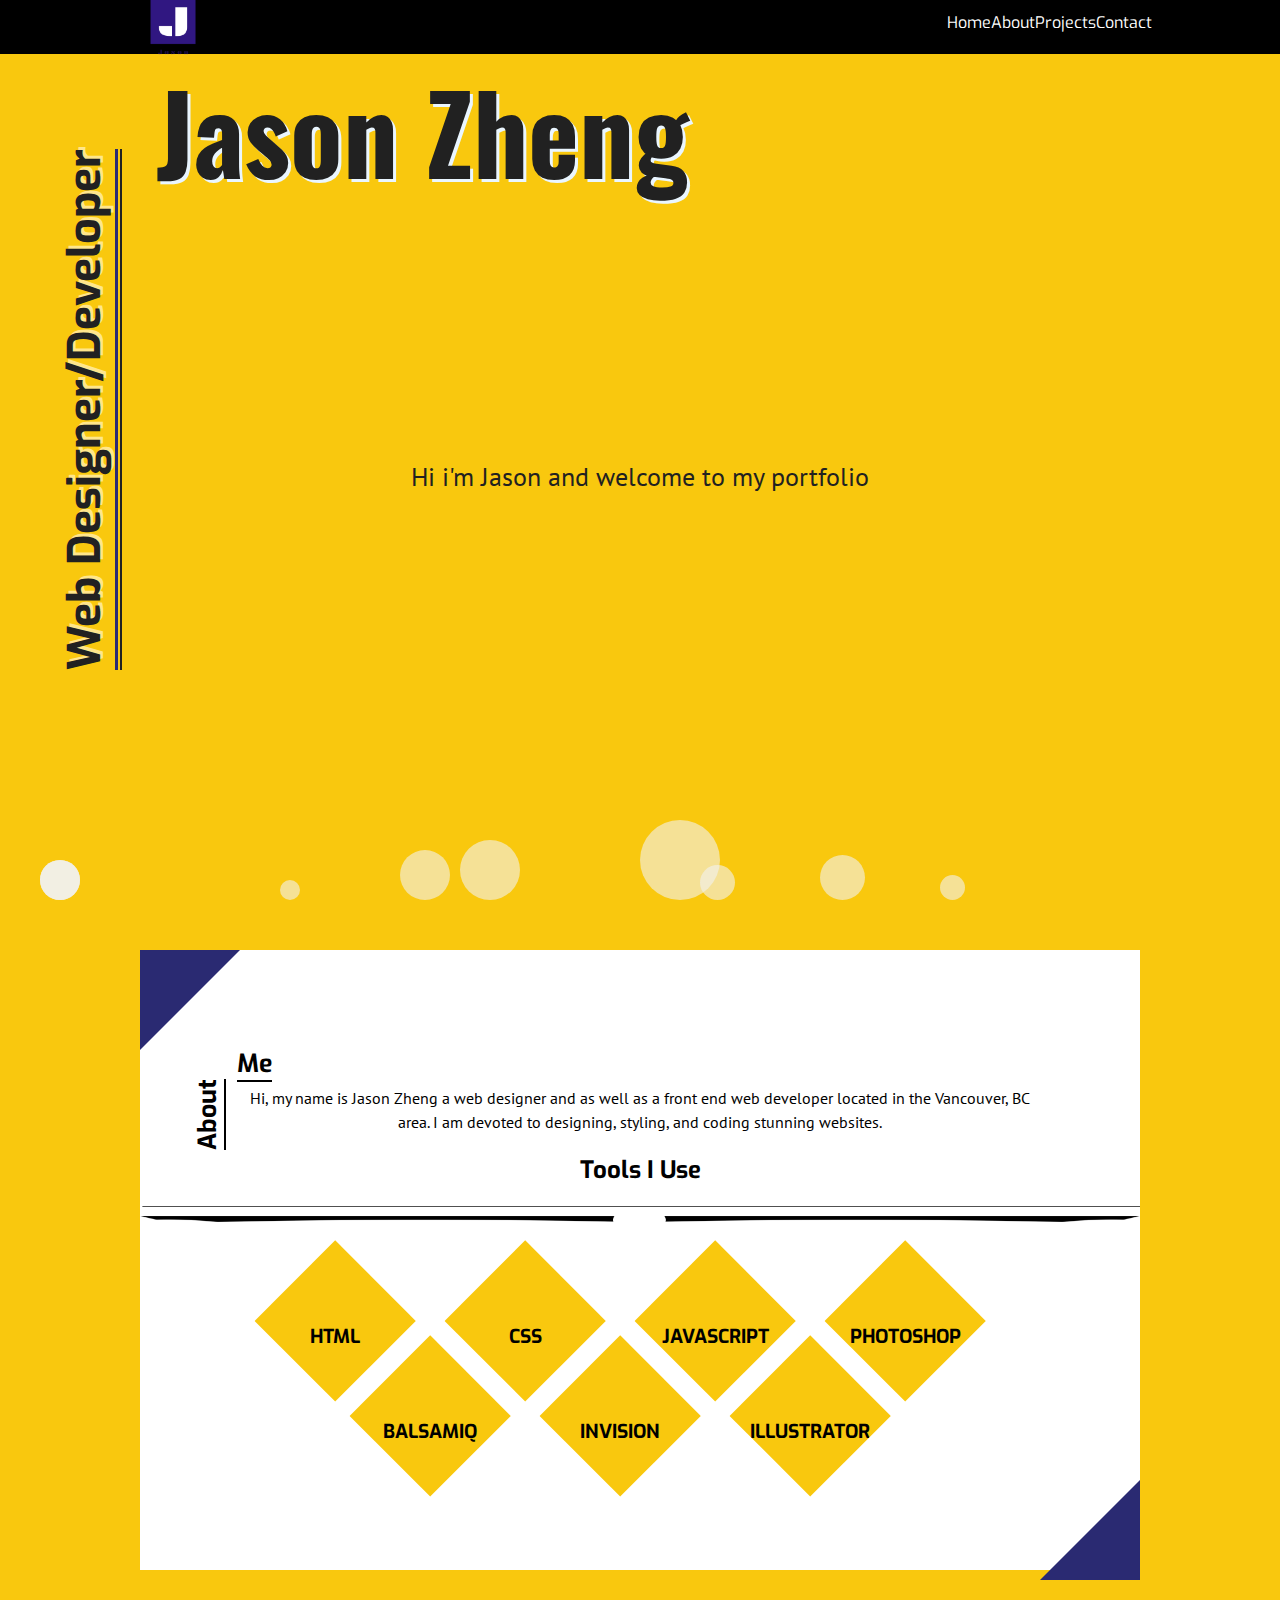
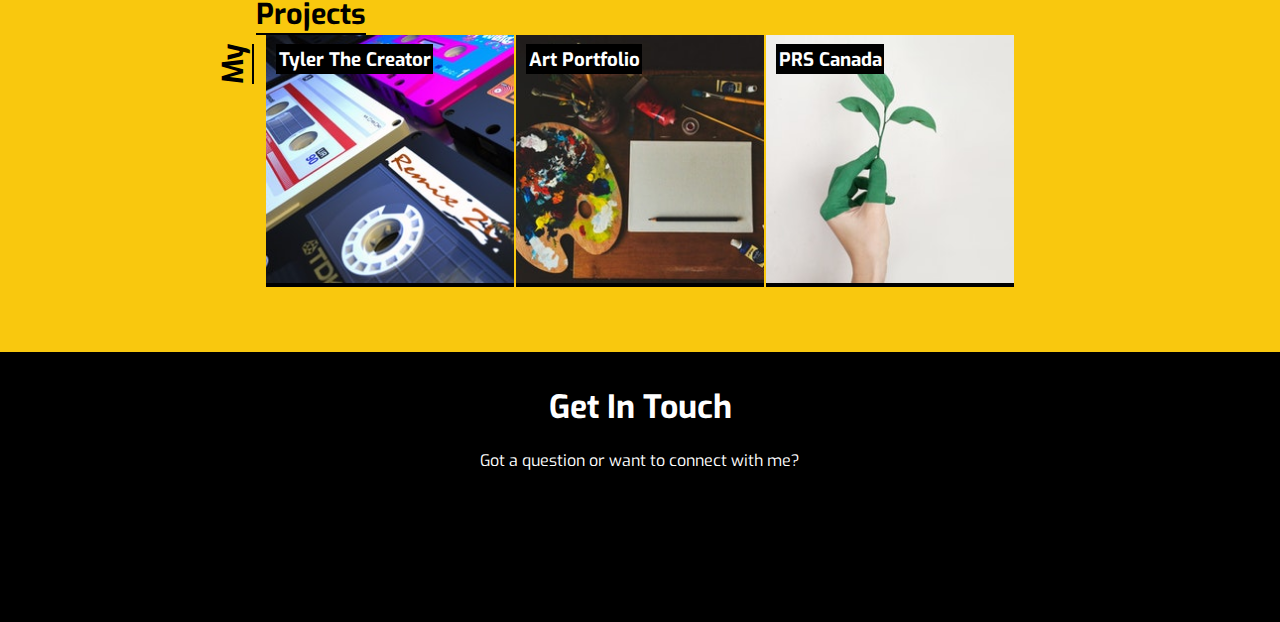
==== index.html @ 2d1c4744 "1" ====
<!DOCTYPE html>
<html lang="en">
<head>
    <meta charset="UTF-8">
    <meta name="viewport" content="width=device-width, initial-scale=1.0">
    <meta http-equiv="X-UA-Compatible" content="ie=edge">
    <link rel="stylesheet" href="styles/styles.css">
	<link rel="stylesheet" href="https://use.fontawesome.com/releases/v5.7.2/css/all.css" integrity="sha384-fnmOCqbTlWIlj8LyTjo7mOUStjsKC4pOpQbqyi7RrhN7udi9RwhKkMHpvLbHG9Sr" crossorigin="anonymous">
	<link rel="stylesheet" href="diamond-grid/diamonds.css">
	<link rel="icon" href="./images/favicon.png" type="image/gif" sizes="16x16">
	<style>
			@import url('https://fonts.googleapis.com/css?family=Exo:400,700|Oswald:300,400|PT+Sans');
	</style>
	<script src="scripts/script.js"></script>

    <title>Jason Zheng</title>
</head>
<body>
	<!-- start of header section -->
		<header>
			<!-- start of nav -->
			<nav class="header-nav">
				<div class="header-color">
					<ul>
						<li style="float:left"><a href="index.html"><img class="logo-img" src="./images/logo_transparent.png" alt=""></a></li>
						<li class="nav-hover"><a href=#contact>Contact</a></li>
						<li class="nav-hover"><a href=#project>Projects</a></li>
						<li class="nav-hover"><a href=#about-me>About</a></li>
						<li class="nav-hover"><a href="index.html">Home</a></li>
					</ul>
				</div>
			</nav>
			<div class="header-text">
				<h2 class="header-text1"><span class="uniquefont">Web Designer/Developer</span></h2>
				<div class="bubble"></div>
				<div class="bubble"></div>
				<div class="bubble"></div>
				<div id="bubble-hidden" class="bubble"></div>
				<div id="bubble-hidden" class="bubble"></div>
				<div id="bubble-hidden" class="bubble"></div>
				<div class="bubble"></div>
				<div class="bubble"></div>
				<div class="bubble"></div>
				<div class="bubble"></div>
				<h1 class="header-text2">Jason Zheng</h1>
				<p class="header-paragraph">Hi i'm Jason and welcome to my portfolio</p>
			</div>
		</header>
		<div class="wrapper">
		<!-- about me section -->
		<section class="about-me" id="about-me">
			<div class="wtf" id="triangle-topleft">
				<h2 class="about-text1">About</h2>
				<h2 class="about-text2">Me</h2>
			</div>
			<!-- start of about me articles -->
			<article class="about-paragraph">
				<p>Hi, my name is Jason Zheng a web designer and as well as a front end web developer located in the Vancouver, BC area. I am devoted to designing, styling, and coding stunning websites. </p>
			</article>
				<div id="triangle-bottomright1">
					
				</div>
		<!-- </section> -->
		<!-- tools I use section -->
		<!-- <section class="tools" id="tools"> -->
			<h2 id="tools-header">Tools I Use</h2>
			<img src="images/border.png" alt="">
			<div class="tools-icons">
				
					<div class="diamond-grid2">
						<div class="diamond-flex">
							<div class="items">
								<i class="fab fa-html5 fa-4x"></i>
								<h2 class="short-text">HTML</h2>
							</div>
							<div class="items">
								<i class="fab fa-css3-alt fa-4x"></i>
								<h2 class="short-text">CSS</h2>
							</div>
						</div>
						<div class="diamond-flex">
							<div class="items">
								<i class="fab fa-js-square fa-4x"></i>
								<h2 class="short-text">JAVASCRIPT</h2>
							</div>
							<div class="items">
								<i class="fab fa-adobe fa-4x"></i>
								<h2 class="short-text">PHOTOSHOP</h2>
							</div>
						</div>
						<div class="diamond-flex">
							<div class="items">
									<i class="fas fa-edit fa-4x"></i>
								<h2 class="short-text">BALSAMIQ</h2>
							</div>
							<div class="items">
								<i class="fab fa-invision fa-4x"></i>
								<h2 class="short-text">INVISION</h2>
							</div>
						</div>
						<div class="diamond-flex">
							<div class="items">
									<i class="fab fa-adobe fa-4x"></i>
									<h2 class="short-text">ILLUSTRATOR</h2>
							</div>
						</div>
						</div>


					<div class="diamond-grid">
							<div class="item">
								<i class="fab fa-html5 fa-4x"></i>
								<h2>HTML</h2>
							</div>
							<div class="item">
								<i class="fab fa-css3-alt fa-4x"></i>
								<h2>CSS</h2>
							</div>
							<div class="item">
								<i class="fab fa-js-square fa-4x"></i>
								<h2>JAVASCRIPT</h2>
							</div>
							<div class="item">
								<i class="fab fa-adobe fa-4x"></i>
								<h2>PHOTOSHOP</h2>
							</div>
							<div class="item">
									<i class="fas fa-edit fa-4x"></i>
								<h2>BALSAMIQ</h2>
							</div>
							<div class="item">
								<i class="fab fa-invision fa-4x"></i>
								<h2>INVISION</h2>
							</div>
							<div class="item">
									<i class="fab fa-adobe fa-4x"></i>
									<h2>ILLUSTRATOR</h2>
							</div>
						</div>
						<script src="https://code.jquery.com/jquery-3.3.1.js"></script>
						<script src="diamond-grid/jquery.diamonds.js"></script>
						<script>
							$(".diamond-grid").diamonds({
							size : 190, // Size of diamonds in pixels. Both width and height. 
							gap : 10, // Pixels between each square.
							hideIncompleteRow : false, // Hide last row if there are not enough items to fill it completely.
							autoRedraw : true, // Auto redraw diamonds when it detects resizing.
							itemSelector : ".item" // the css selector to use to select diamonds-items.
							});
						</script>
						<div id="triangle-bottomright"></div>
			</div>

			

		</section>
		<!-- projects section -->
		<section class="project" id="project">
			<!-- <div class="wtf" id="triangle-topleft"> -->
				<h2 class="project-text1">My</h2>
				<h2 class="project-text2">Projects</h2>
			</div>
			<!-- start of projects -->
			<div class="project-grid"> 
				<a href="tyler.html">	
					<div class="project01">
						<h3 class="project-title">Tyler The Creator</h3>
						<p class="text">Fan made website showcasing the tracks and his upcoming</p>
						<img src="images/artist.jpeg" alt="">
					</div>
				</a>
				<a href="">	
					<div class="project02">
						<h3 class="project-title">Art Portfolio</h3>
						<p class="text">A website showcasing my Art pieces and process</p>
						<img src="images/art.jpeg" alt="">
					</div>
				</a>
				<a href="">
					<div class="project03">
						<h3 class="project-title">PRS Canada</h3>
						<p class="text">A business portfolio showcasing PRS Canada</p>
						<img src="images/recycle.jpeg" alt="">
					</div>
				</a>
			</div>
			<!-- <div id="triangle-bottomright"></div> -->
		</section>
	</div>
		<!-- start of footer section -->
		<footer>
			<!-- contact section -->
			<section class="contact" id="contact">
				<h1>Get In Touch</h1>
				<p>Got a question or want to connect with me?</p>
				<div class="contact-nav"> 
					<a href="mailto: jasonzheng858@gmail.com"><i class="fas fa-envelope-square fa-2x"></i></a>
					<a href=""><i class="fab fa-facebook fa-2x"></i></a>
					<a href=""><i class="fab fa-linkedin fa-2x"></i></a>
				</div>
			</section>
		</footer>  

</body>
</html>
---- styles/styles.css ----
html {
  box-sizing: border-box; }

*, *:before, *:after {
  box-sizing: inherit; }

body {
  margin: 0; }

img {
  max-width: 100%;
  height: auto; }

.header-nav ul {
  list-style-type: none;
  margin: auto;
  padding: 0;
  overflow: hidden; }

.header-nav li {
  float: right; }

.header-nav a {
  display: block;
  text-align: center;
  text-decoration: none;
  padding: 12px 0px; }

.logo-img {
  width: 90px;
  position: absolute;
  top: -20px; }

.header-text {
  position: relative;
  height: 100vh;
  max-width: 1200px;
  margin: auto; }

.header-color {
  max-width: 1200px;
  margin: auto;
  height: 6vh;
  width: 80vw; }

.header-text1, .header-text2 {
  padding: 0;
  margin: 0;
  position: absolute; }

.header-text1 {
  transform: rotate(-90deg);
  transform-origin: left top;
  top: 670px;
  left: 15px;
  display: block; }

.header-text2 {
  left: 116px;
  display: block; }

.header-paragraph {
  position: absolute;
  top: 50%;
  right: 50%;
  transform: translate(50%, -50%);
  font-family: PT Sans; }

header {
  background: #F9C80E; }

.header-text {
  color: #212121;
  z-index: 500;
  padding-top: 49px; }

.header-nav {
  background-color: black;
  width: 100vw;
  z-index: 1000;
  position: fixed; }

header a {
  color: white;
  font-family: exo; }

.header-text h1 {
  font-size: 8.5vw;
  text-shadow: 3px 3px #EAF6FF;
  font-family: 'oswald'; }

.header-text h2 {
  font-size: 5vh;
  text-shadow: 3px 3px #ffe68c;
  padding-bottom: 5px;
  border-bottom: solid 2px #212121; }

.header-text p {
  font-size: 2vw; }

.uniquefont {
  color: #212121;
  border-bottom: solid 3px #2A2A72; }

h2 {
  font-family: exo; }

.bubble {
  position: absolute;
  bottom: -0;
  width: 40px;
  height: 40px;
  background: #f1f1f1;
  border-radius: 50%;
  opacity: 0.6;
  animation: flying 10s infinite ease-in-out;
  z-index: 10; }

.bubble:nth-child(1) {
  width: 40px;
  height: 40px;
  left: 10%;
  animation-duration: 10s;
  z-index: 10; }

.bubble:nth-child(2) {
  width: 20px;
  height: 20px;
  left: 20%;
  animation-duration: 7s;
  animation-delay: 1s;
  z-index: 10; }

.bubble:nth-child(3) {
  width: 50px;
  height: 50px;
  left: 30%;
  animation-duration: 6s;
  animation-delay: 2s;
  z-index: 10; }

.bubble:nth-child(4) {
  width: 80px;
  height: 80px;
  left: 50%;
  animation-duration: 7s;
  animation-delay: 0s;
  z-index: 10; }

.bubble:nth-child(5) {
  width: 35px;
  height: 35px;
  left: 55%;
  animation-duration: 6s;
  animation-delay: 1s;
  z-index: 10; }

.bubble:nth-child(6) {
  width: 45px;
  height: 45px;
  left: 65%;
  animation-duration: 9s;
  animation-delay: 3s;
  z-index: 10; }

.bubble:nth-child(7) {
  width: 25px;
  height: 25px;
  left: 75%;
  animation-duration: 5s;
  animation-delay: 2s;
  z-index: 10; }

.bubble:nth-child(9) {
  width: 40px;
  height: 40px;
  left: 55%;
  animation-duration: 7s;
  animation-delay: 0s;
  z-index: 10; }

.bubble:nth-child(9) {
  width: 60px;
  height: 60px;
  left: 35%;
  animation-duration: 5s;
  animation-delay: 1s;
  z-index: 10; }

@keyframes flying {
  0% {
    bottom: 0px;
    transform: translateX(0); }
  50% {
    transform: translateX(100px); }
  100% {
    bottom: 600px;
    transform: translateX(-200); } }

.logo-img2 {
  display: none; }

@media only screen and (max-width: 600px) {
  .header-text h1 {
    font-size: 15vw; }
  .header-text h2 {
    font-size: 4vh;
    top: 460px; }
  .header-text p {
    font-size: 10vw; }
  .logo-img {
    display: none; }
  @keyframes flying {
    0% {
      bottom: 0px;
      transform: translateX(0); }
    50% {
      transform: translateX(10px); }
    100% {
      bottom: 600px;
      transform: translateX(-200); } }
  .header-color {
    width: 100vw; }
  .header-color ul {
    display: flex;
    justify-content: space-evenly; } }

footer {
  background-color: black;
  color: white;
  padding-top: 1%;
  padding-bottom: 1%; }

footer {
  height: 30vh;
  background-color: black; }

@media only screen and (max-width: 600px) {
  footer {
    padding-bottom: 250px; } }

#tools-header {
  text-align: center; }

.diamond-grid {
  width: 80%;
  margin: auto;
  padding-bottom: 15%; }

.item {
  width: 220px;
  height: 220px;
  background: #F9C80E;
  transition: 0.5s;
  font-size: 80%; }

.item h2 {
  position: absolute;
  top: 50%;
  right: 50%;
  transform: translate(50%, -50%); }

.item .fab, .item .fas {
  position: absolute;
  top: 35%;
  right: 50%;
  transform: translate(50%, -50%); }

.tools-icons {
  position: relative; }

.diamond-grid2 {
  display: none; }

@media only screen and (max-width: 600px) {
  .diamond-grid {
    display: none; }
  .diamond-grid2 {
    display: block; }
  .diamond-flex {
    display: flex;
    justify-content: space-evenly;
    text-align: center; }
  .short-text {
    font-size: 80%;
    text-align: center; }
  .items {
    background-color: #F9C80E;
    width: 100px;
    height: auto;
    margin: 5px; }
  #triangle-bottomright {
    display: none; } }

.project {
  position: relative; }

.project-text1, .project-text2 {
  padding: 0;
  margin: 0;
  position: absolute;
  font-size: 3.2vh;
  border-bottom: solid 2px black; }

.project-text1 {
  transform: rotate(-90deg);
  transform-origin: left top;
  top: 114px;
  left: 74px;
  display: block; }

.project-text2 {
  left: 116px;
  top: 25px;
  display: block; }

.project-grid {
  display: flex;
  justify-content: center;
  margin-top: 5%;
  margin-bottom: 5%; }

.project01, .project02, .project03 {
  margin: .5%;
  width: auto;
  height: auto;
  overflow: hidden;
  text-align: center;
  position: relative;
  background-color: black; }

.project-title {
  position: absolute;
  top: -10px;
  left: 10px;
  color: white;
  z-index: 100;
  background-color: black;
  padding: 1%;
  font-family: exo; }

.text {
  position: absolute;
  bottom: 0;
  left: -170px;
  top: 50%;
  right: 50%;
  width: 70%;
  text-align: center;
  height: auto;
  max-height: 80px;
  font-family: PT Sans;
  padding: 2%;
  color: black; }

@media only screen and (max-width: 600px) {
  .project-grid {
    display: block; }
  .project-title {
    left: 90px; }
  .project01, .project02, .project03 {
    background-color: #F9C80E; }
  .text {
    left: -280px; } }

.contact h1 {
  text-align: center;
  font-family: exo; }

.contact-nav {
  display: flex;
  justify-content: center; }

footer p {
  text-align: center;
  font-family: exo; }

.contact-nav a {
  margin: 2%;
  color: #2A2A72; }

.project-grid img {
  max-width: 100%;
  max-height: 100%;
  transition: 0.75s; }

.project01:hover img, .project02:hover img, .project03:hover img {
  transform: scale(1.2);
  opacity: 0.8; }

.project01:hover .text, .project02:hover .text, .project03:hover .text {
  transition: 1s;
  top: 50%;
  right: 50%;
  transform: translate(70%, -50%);
  background-color: white;
  display: block;
  z-index: 300;
  margin: auto; }

.nav-hover:hover a {
  border-top: 3px solid #F9C80E; }

.wrapper {
  max-width: 1000px;
  margin: auto;
  background-color: white; }

html {
  scroll-behavior: smooth;
  background-color: #F9C80E; }

.about-me {
  position: relative;
  min-height: 50vh;
  margin-top: 5%; }

.about-text1, .about-text2 {
  padding: 0;
  margin: 0;
  position: absolute;
  font-size: 25px;
  border-bottom: solid 2px black; }

.about-text1 {
  transform: rotate(-90deg);
  transform-origin: left top;
  top: 200px;
  left: 51px;
  display: block; }

.about-text2 {
  top: 97px;
  left: 97px;
  display: block; }

.about-paragraph {
  padding-top: 20px;
  max-width: 800px;
  margin: auto;
  font-family: PT Sans;
  line-height: 1.5;
  text-align: center; }

#triangle-bottomright {
  width: 0;
  height: 0;
  border-bottom: 100px solid #2A2A72;
  border-left: 100px solid transparent;
  float: right;
  position: absolute;
  top: 254px;
  right: 0; }

#triangle-topleft {
  width: 0;
  height: 0;
  border-top: 100px solid #2A2A72;
  border-right: 100px solid transparent; }

@media only screen and (max-width: 600px) {
  .about-paragraph {
    width: 75vw; }
  .about-text1 {
    top: 200px;
    left: 5px; }
  .about-text2 {
    top: 101px;
    left: 46px; } }

.tyler-div {
  position: absolute;
  left: 10%;
  top: 40%;
  display: flex;
  max-width: 100%; }

.tyler-img1 {
  max-height: 400px; }

.tyler-img2 {
  max-height: 400px; }

.intro {
  text-align: center; }

.tyler-tools {
  display: flex;
  justify-content: space-evenly; }

.intro p {
  line-height: 1.5;
  margin: 55px;
  font-family: PT Sans; }

.tyler-design {
  background-color: #F9C80E;
  position: relative;
  padding-top: 70px; }

.tyler-text {
  font-size: 10.5px; }

.tyler-text1 {
  transform: rotate(-90deg);
  transform-origin: left top;
  top: 120px;
  left: 101px;
  display: block; }

.tyler-text2 {
  top: 27px;
  left: 137px;
  display: block; }

.tyler-text1, .tyler-text2 {
  padding: 0;
  margin: 0;
  position: absolute;
  font-size: 25px;
  border-bottom: solid 2px black; }

.tyler-border {
  border-bottom: solid 3px #2A2A72;
  width: 200px;
  margin: auto;
  margin-bottom: 40px; }

.tyler-text3 {
  display: none; }

@media only screen and (max-width: 800px) {
  .tyler-img1 {
    max-height: 150px;
    padding-left: 10%;
    padding-right: 5%; }
  .tyler-img2 {
    max-height: 200px;
    margin: auto;
    position: absolute;
    left: 30%; }
  .tyler-div {
    display: block; }
  .tyler-text1, .tyler-text2 {
    display: none; }
  .tyler-text3 {
    display: block;
    margin-top: 0; } }

/* Ripple effect */
.ripple {
  background-position: center;
  background-color: black;
  transition: background 0.8s;
  margin-bottom: 5%;
  margin-top: 5%; }

.ripple:hover {
  background: #2A2A72 radial-gradient(circle, transparent 1%, #2A2A72 1%) center/15000%; }

.ripple:active {
  background-color: #2A2A72;
  background-size: 100%;
  transition: background 0s; }

/* Button style */
button {
  border: none;
  border-radius: 2px;
  padding: 12px 18px;
  font-size: 16px;
  text-transform: uppercase;
  cursor: pointer;
  color: white;
  background-color: black;
  box-shadow: 0 0 4px #999;
  outline: none; }

.visit {
  background-color: #F9C80E; }

/*# sourceMappingURL=styles.css.map */
---- diamond-grid/diamonds.css ----
.diamonds {
    text-align: center;
    overflow: visible;
    white-space: nowrap;
    display: inline-block;
}

.diamond-row-wrap {
    text-align: center;
    position: relative;
    float: left;
    clear: both;
}
.diamond-row-upper, .diamond-row-lower {
    overflow: visible;
    clear: both;
    width: 100%;
}
.diamond-row-lower {
    position: absolute;
    bottom: 0;
}
    .diamond-row-lower .diamond-box {
        margin-left: 64.644660941%; /* 0.5 + 1 / sqrt(2) / 2 */
        margin-top: 64.644660941%;
    }

.diamond-box-wrap {
    float: left;
    width: 220px; /* Size of diamonds */
    height: 220px;
}

.diamond-box {
    -webkit-transform: rotate(45deg);
    -moz-transform: rotate(45deg);
    -ms-transform: rotate(45deg);
    transform: rotate(45deg);

    -webkit-box-sizing: border-box;
    -moz-box-sizing: border-box;
    -ms-box-sizing: border-box;
    box-sizing: border-box;

    overflow: hidden;
    
    position: relative;
    z-index: 1;
    
    width: 70.710678118%; /* x = sqrt(x^2 / 2) = 1 / sqrt(2) = 0.70710678118 */
    height: 70.710678118%;
    margin: 14.644660941%;
    
    border: 1px solid transparent;
}

.diamond-box-inner {
    -webkit-transform: rotate(-45deg);
    -moz-transform: rotate(-45deg);
    -ms-transform: rotate(-45deg);
    transform: rotate(-45deg);

    -webkit-transform-origin: center center;
    -moz-transform-origin: center center;
    -ms-transform-origin: center center;
    transform-origin: center center;
    
    -webkit-box-sizing: border-box;
    -moz-box-sizing: border-box;
    -ms-box-sizing: border-box;
    box-sizing: border-box;
    
    width: 141.421356237%; /* sqrt(2) */
    height: 141.421356237%;
    margin: -20.7106781185% 0 0 -20.7106781185%; /* (1 - sqrt(2)) / 2 */
}
@media only screen and (max-width: 600px) {

    .diamond-box-wrap {
        width: 120px; /* Size of diamonds */
        height: 120px;
    }
    }
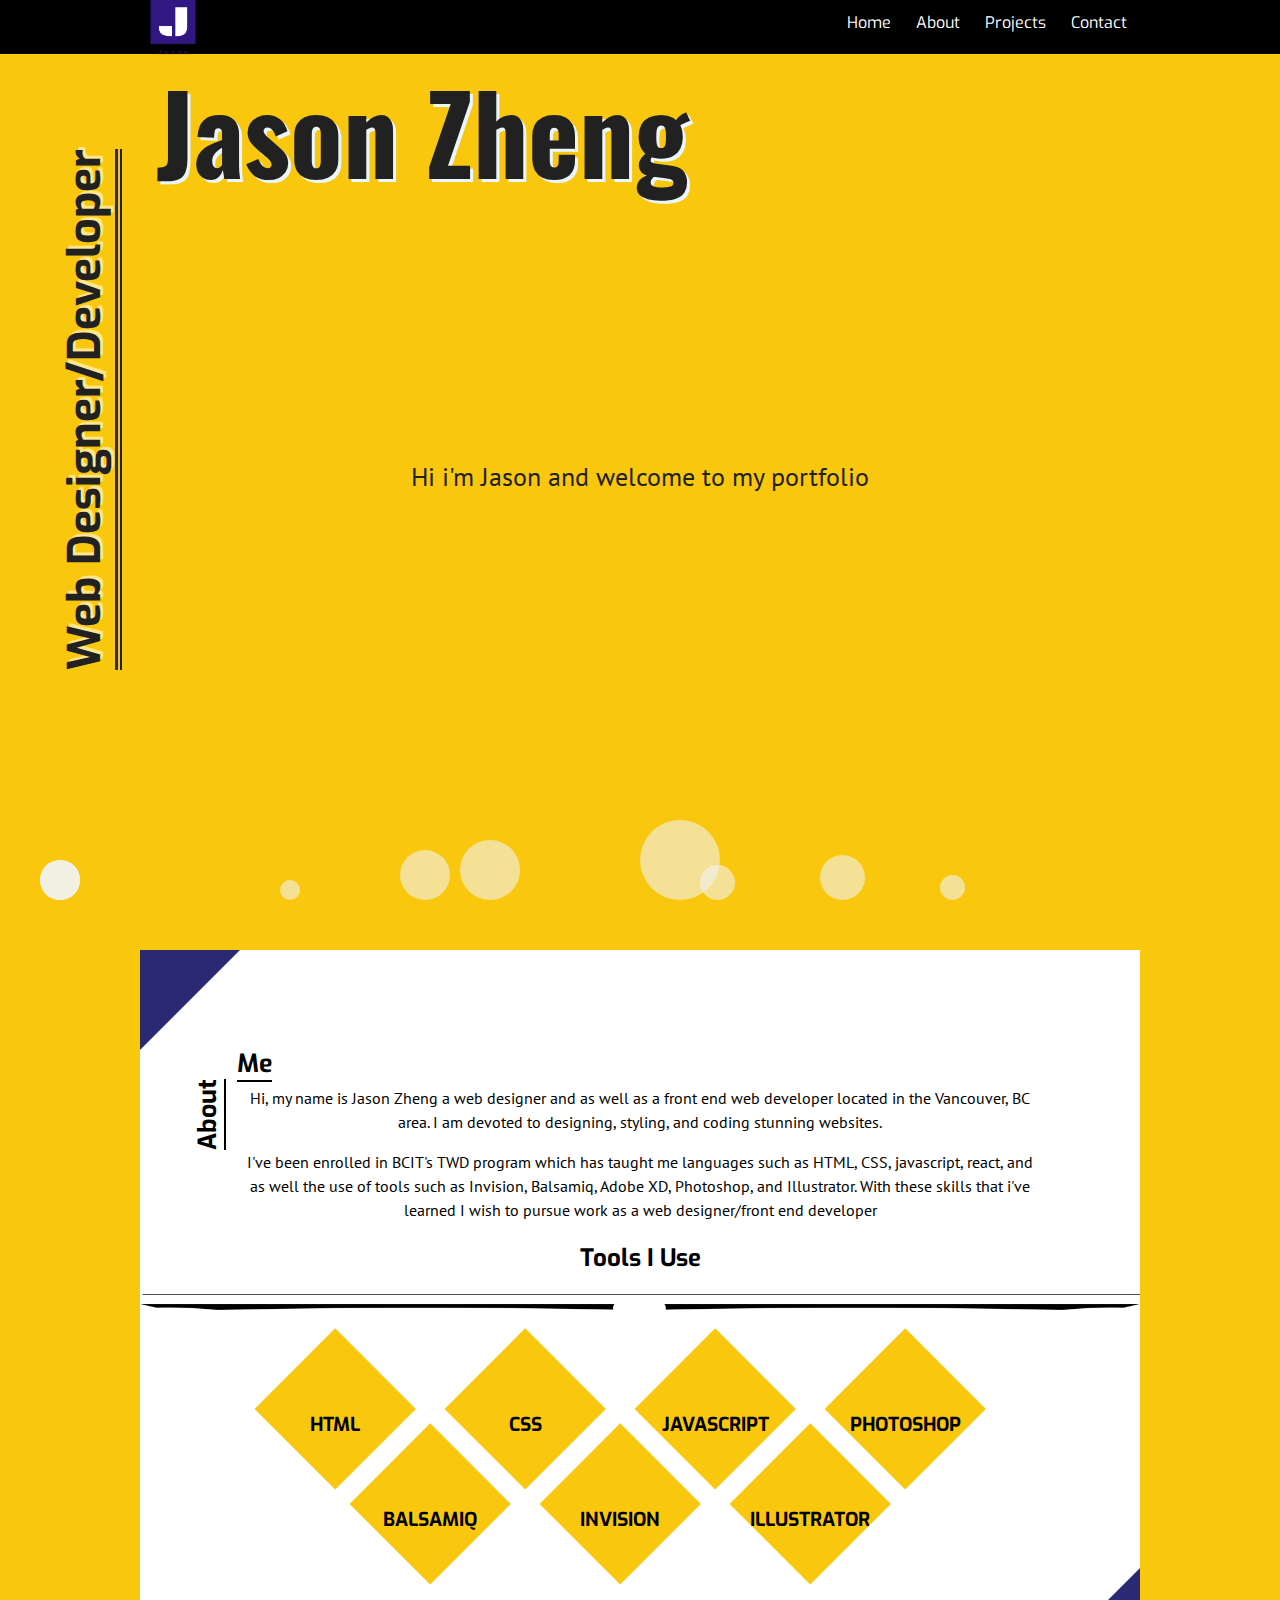
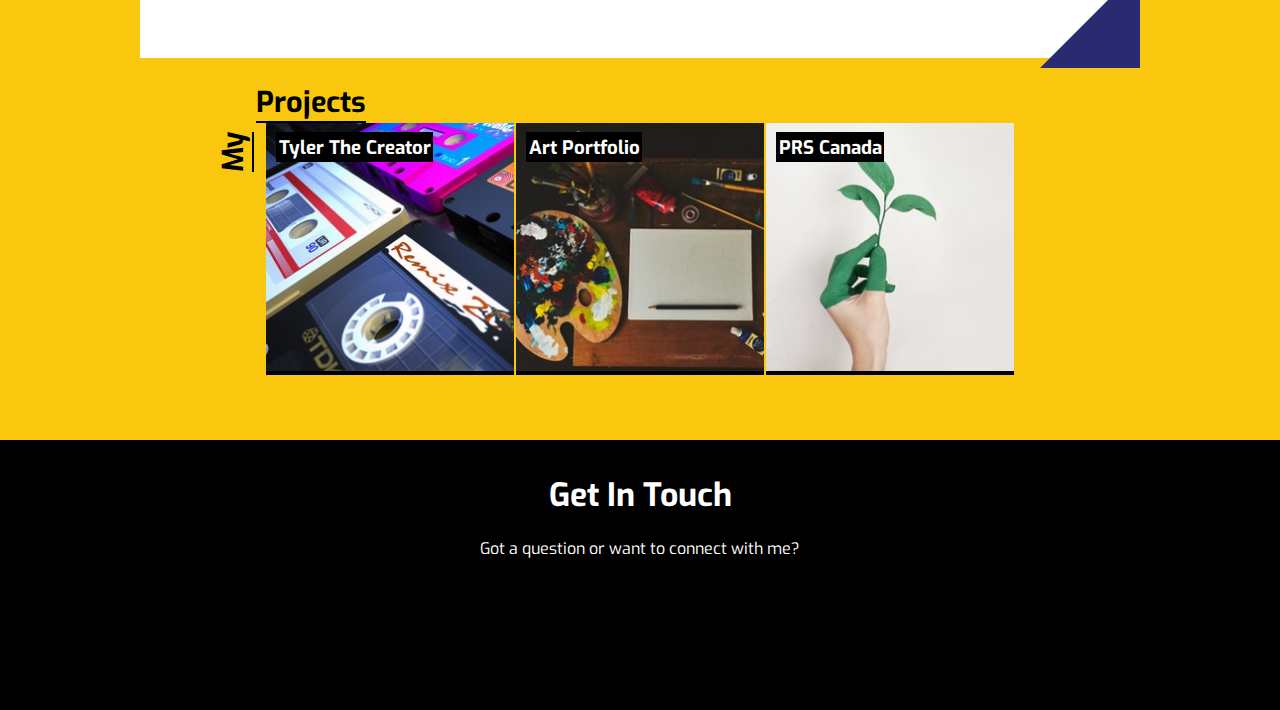
==== commit cccc3215: "1" ====
--- a/index.html
+++ b/index.html
@@ -56,6 +56,7 @@
 			<!-- start of about me articles -->
 			<article class="about-paragraph">
 				<p>Hi, my name is Jason Zheng a web designer and as well as a front end web developer located in the Vancouver, BC area. I am devoted to designing, styling, and coding stunning websites. </p>
+				<p>I've been enrolled in BCIT's TWD program which has taught me languages such as HTML, CSS, javascript, react, and as well the use of tools such as Invision, Balsamiq, Adobe XD, Photoshop, and Illustrator. With these skills that i've learned I wish to pursue work as a web designer/front end developer</p>
 			</article>
 				<div id="triangle-bottomright1">
 					
--- a/styles/styles.css
+++ b/styles/styles.css
@@ -18,7 +18,8 @@
   overflow: hidden; }
 
 .header-nav li {
-  float: right; }
+  float: right;
+  padding-right: 25px; }
 
 .header-nav a {
   display: block;
@@ -223,7 +224,10 @@
     width: 100vw; }
   .header-color ul {
     display: flex;
-    justify-content: space-evenly; } }
+    justify-content: space-evenly;
+    flex-direction: row-reverse; }
+  .header-nav li {
+    padding-right: 0px; } }
 
 footer {
   background-color: black;
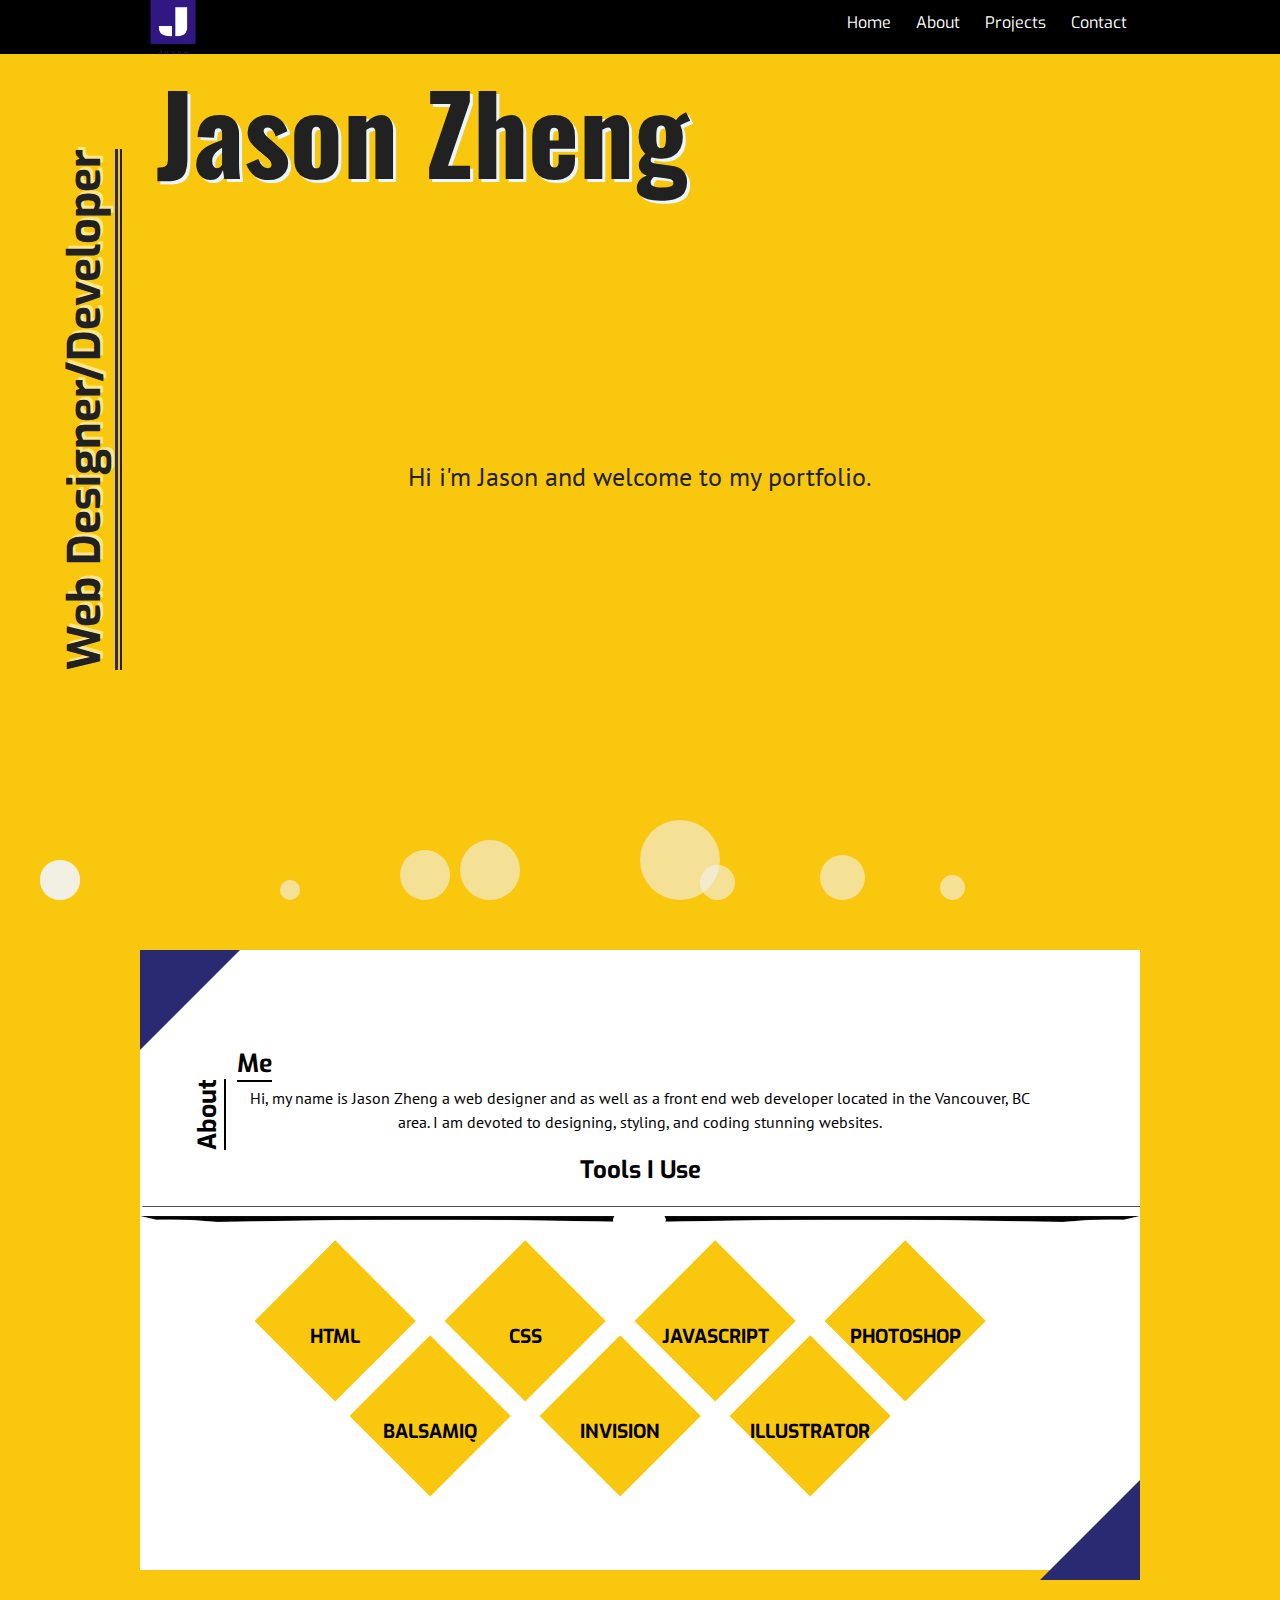
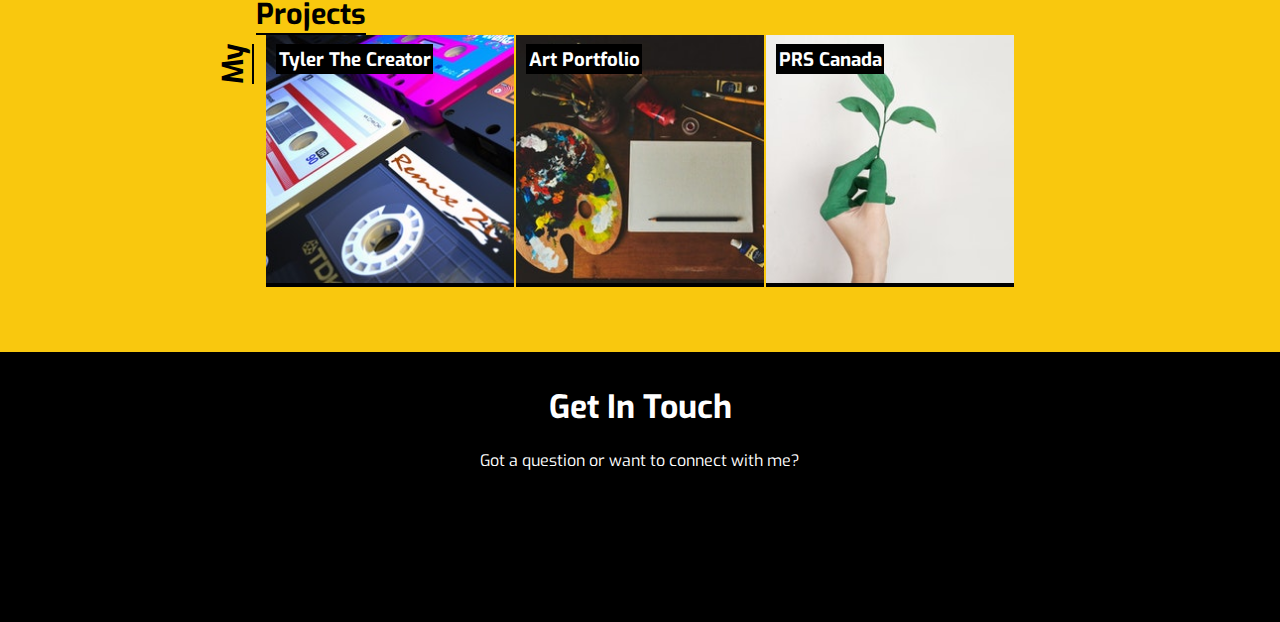
==== commit efe0e12f: "1" ====
--- a/index.html
+++ b/index.html
@@ -43,7 +43,7 @@
 				<div class="bubble"></div>
 				<div class="bubble"></div>
 				<h1 class="header-text2">Jason Zheng</h1>
-				<p class="header-paragraph">Hi i'm Jason and welcome to my portfolio</p>
+				<p class="header-paragraph">Hi i'm Jason and welcome to my portfolio.</p>
 			</div>
 		</header>
 		<div class="wrapper">
@@ -56,7 +56,6 @@
 			<!-- start of about me articles -->
 			<article class="about-paragraph">
 				<p>Hi, my name is Jason Zheng a web designer and as well as a front end web developer located in the Vancouver, BC area. I am devoted to designing, styling, and coding stunning websites. </p>
-				<p>I've been enrolled in BCIT's TWD program which has taught me languages such as HTML, CSS, javascript, react, and as well the use of tools such as Invision, Balsamiq, Adobe XD, Photoshop, and Illustrator. With these skills that i've learned I wish to pursue work as a web designer/front end developer</p>
 			</article>
 				<div id="triangle-bottomright1">
 					
--- a/styles/styles.css
+++ b/styles/styles.css
@@ -200,6 +200,9 @@
 
 .logo-img2 {
   display: none; }
+
+.header-paragraph {
+  text-align: center; }
 
 @media only screen and (max-width: 600px) {
   .header-text h1 {
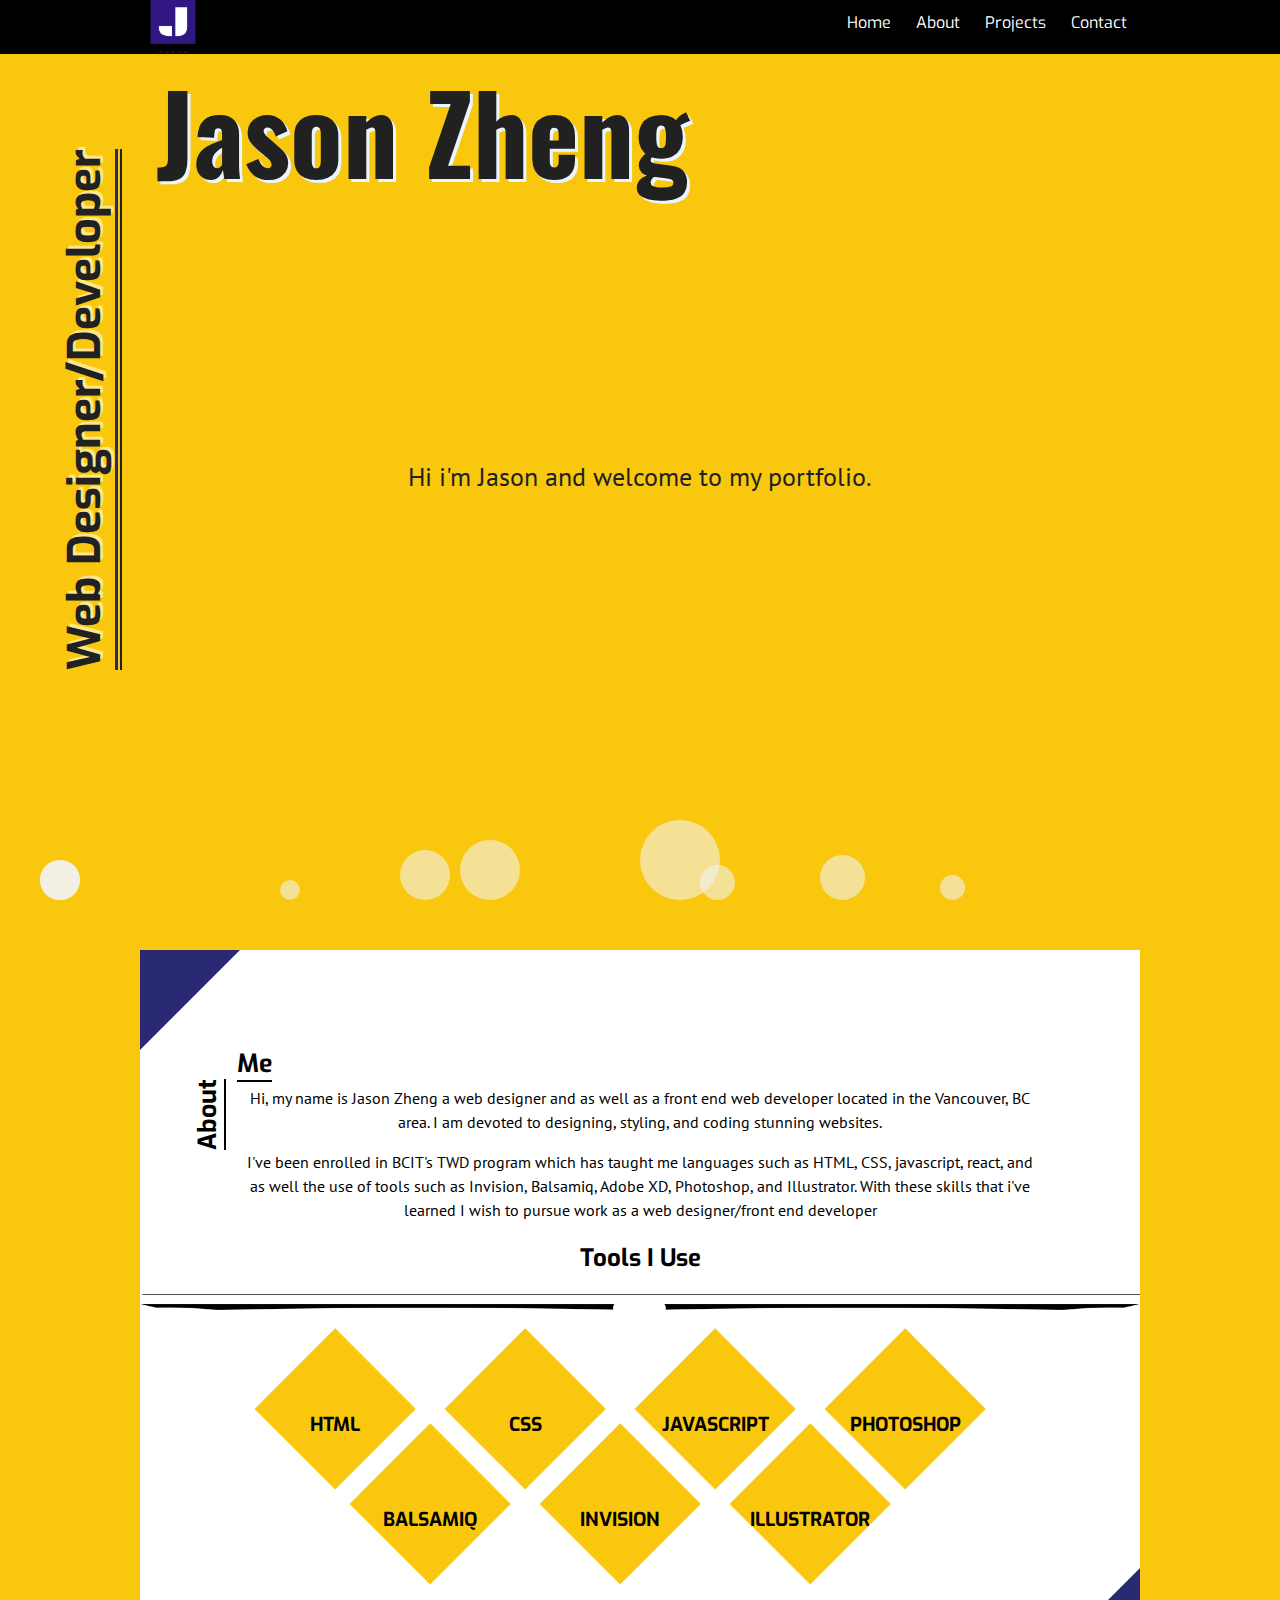
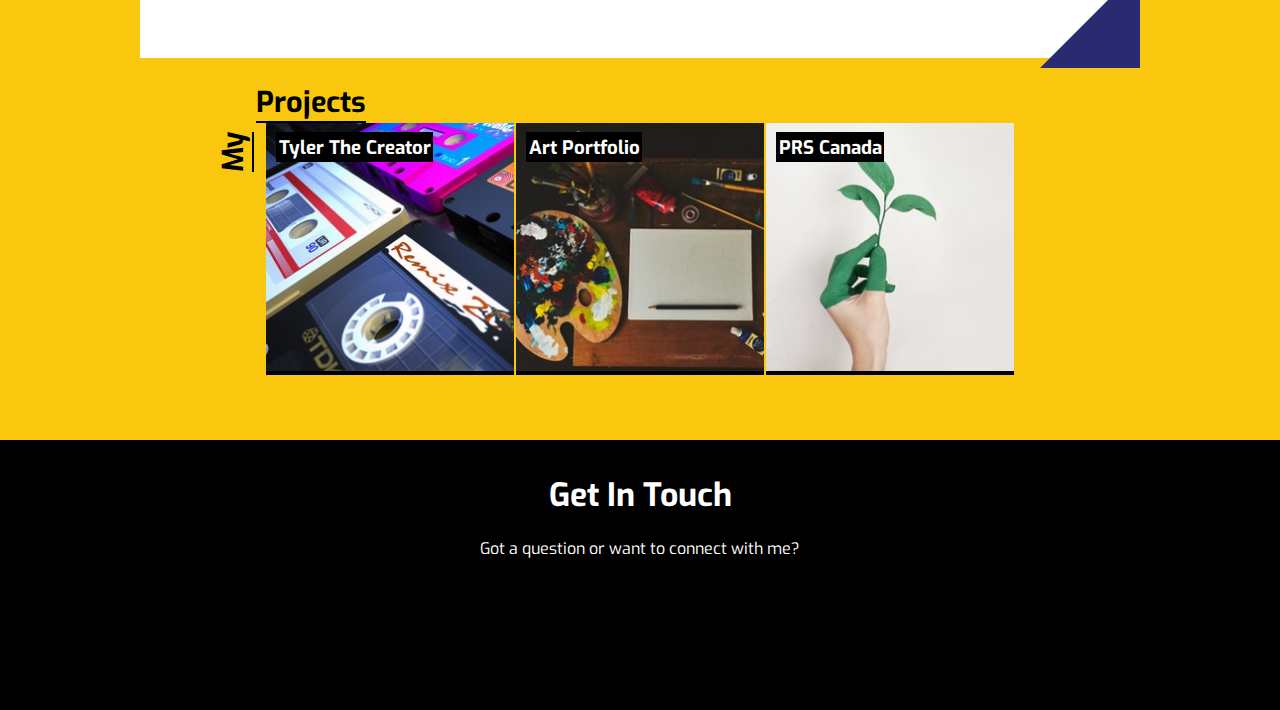
==== commit 64c019d0: "1" ====
--- a/index.html
+++ b/index.html
@@ -56,6 +56,8 @@
 			<!-- start of about me articles -->
 			<article class="about-paragraph">
 				<p>Hi, my name is Jason Zheng a web designer and as well as a front end web developer located in the Vancouver, BC area. I am devoted to designing, styling, and coding stunning websites. </p>
+
+				<p>I've been enrolled in BCIT's TWD program which has taught me languages such as HTML, CSS, javascript, react, and as well the use of tools such as Invision, Balsamiq, Adobe XD, Photoshop, and Illustrator. With these skills that i've learned I wish to pursue work as a web designer/front end developer</p>
 			</article>
 				<div id="triangle-bottomright1">
 					
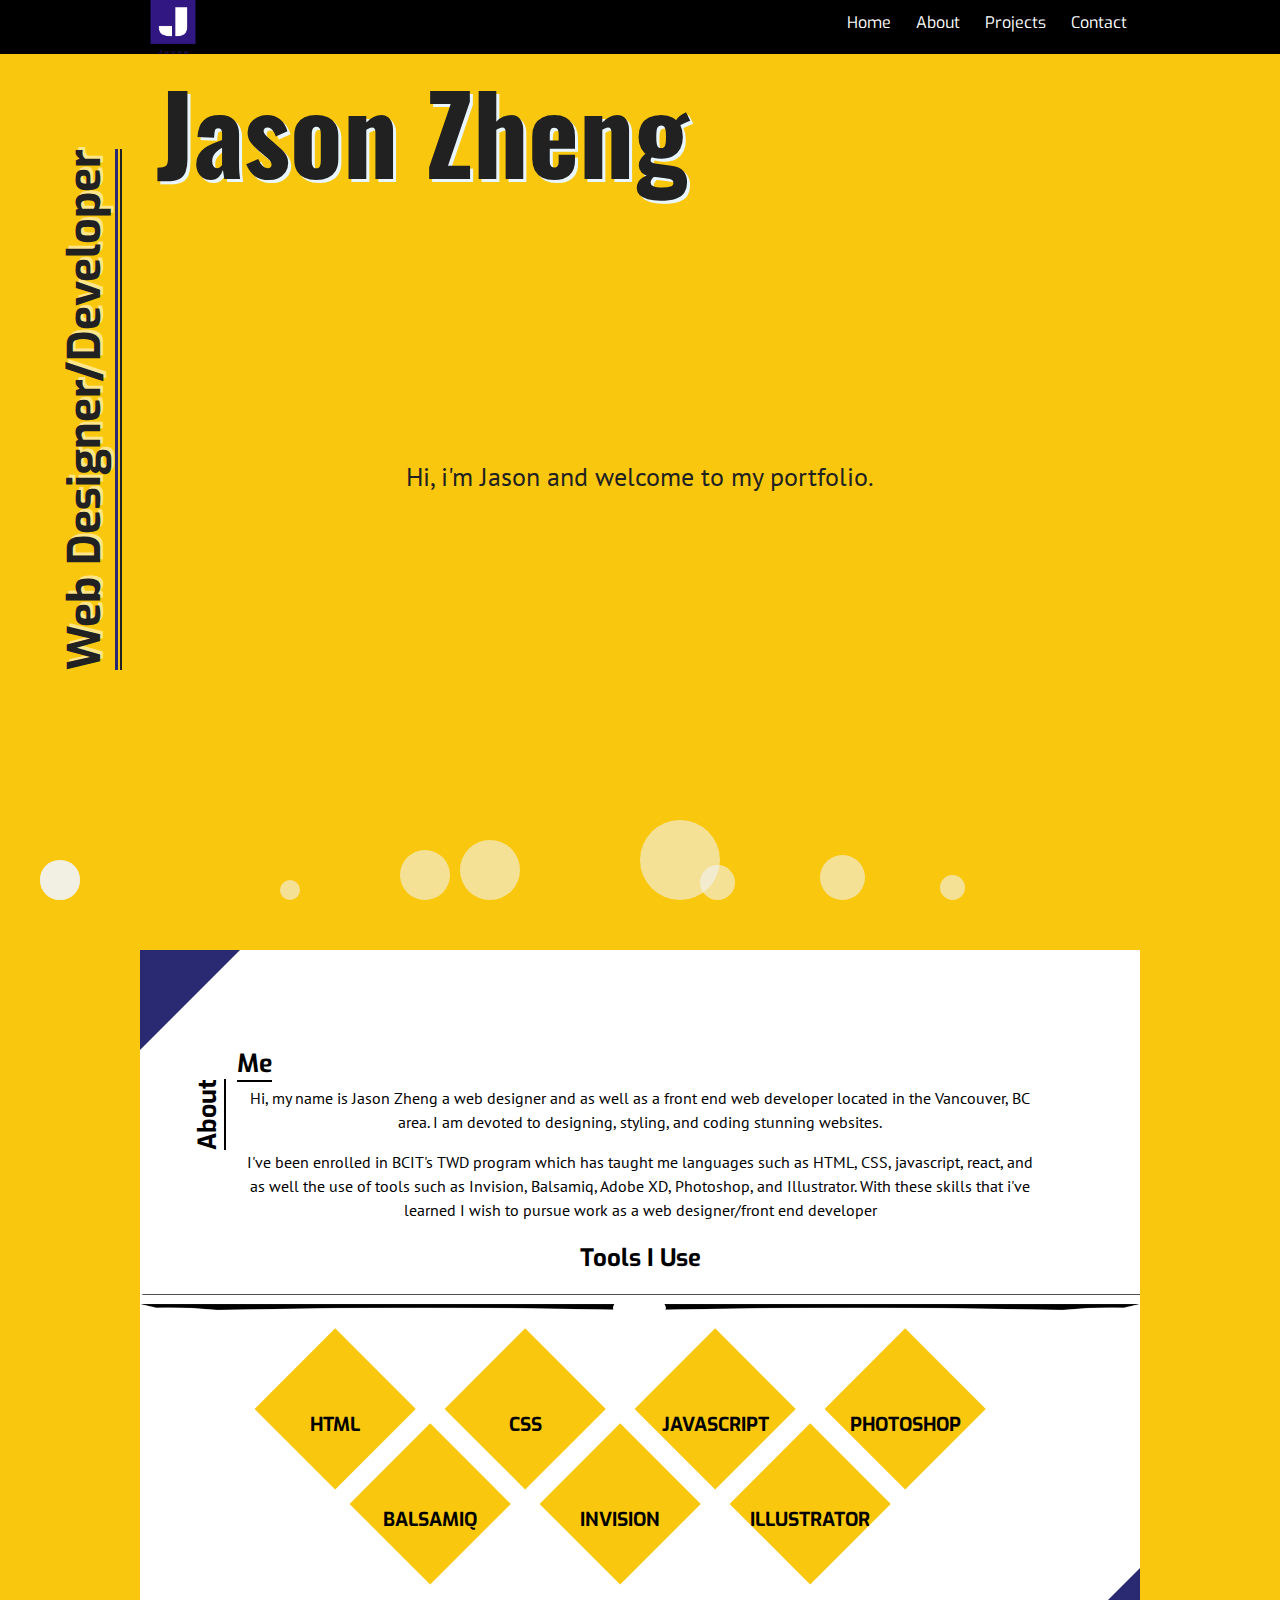
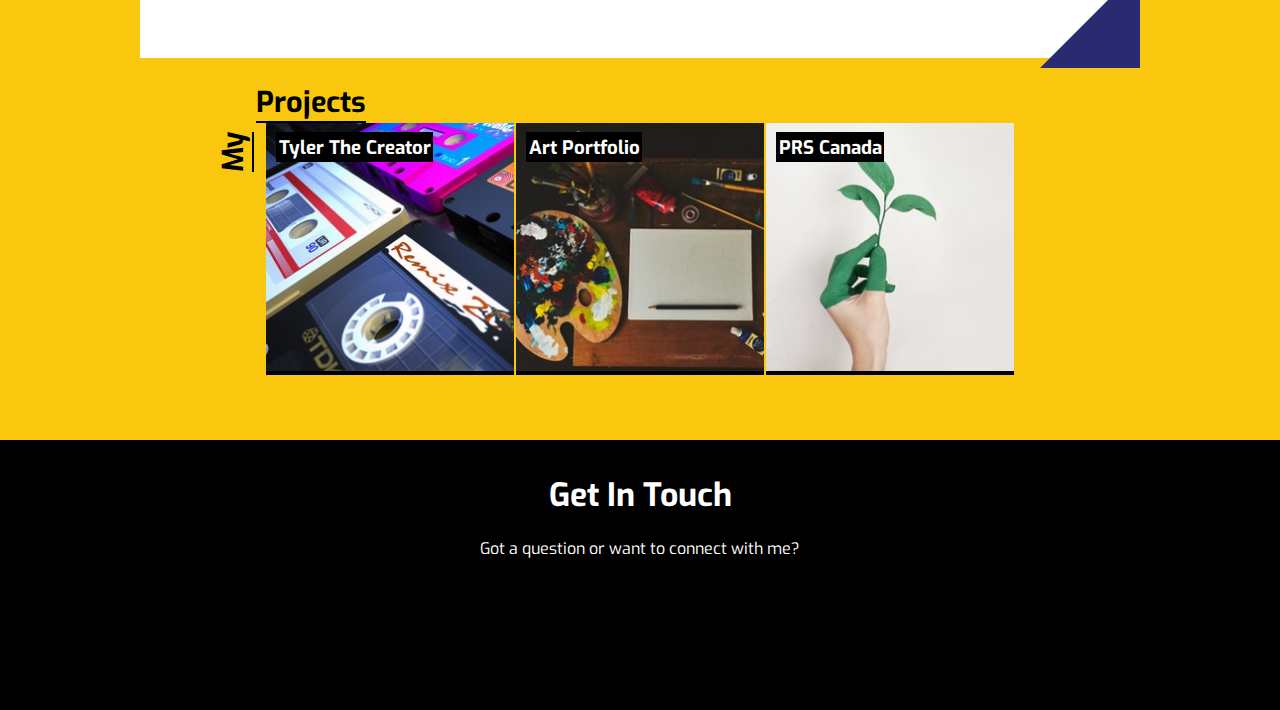
==== commit 4c1d01ee: "1" ====
--- a/index.html
+++ b/index.html
@@ -43,7 +43,7 @@
 				<div class="bubble"></div>
 				<div class="bubble"></div>
 				<h1 class="header-text2">Jason Zheng</h1>
-				<p class="header-paragraph">Hi i'm Jason and welcome to my portfolio.</p>
+				<p class="header-paragraph">Hi, i'm Jason and welcome to my portfolio.</p>
 			</div>
 		</header>
 		<div class="wrapper">
@@ -62,9 +62,7 @@
 				<div id="triangle-bottomright1">
 					
 				</div>
-		<!-- </section> -->
 		<!-- tools I use section -->
-		<!-- <section class="tools" id="tools"> -->
 			<h2 id="tools-header">Tools I Use</h2>
 			<img src="images/border.png" alt="">
 			<div class="tools-icons">
@@ -158,7 +156,6 @@
 		</section>
 		<!-- projects section -->
 		<section class="project" id="project">
-			<!-- <div class="wtf" id="triangle-topleft"> -->
 				<h2 class="project-text1">My</h2>
 				<h2 class="project-text2">Projects</h2>
 			</div>
@@ -186,7 +183,6 @@
 					</div>
 				</a>
 			</div>
-			<!-- <div id="triangle-bottomright"></div> -->
 		</section>
 	</div>
 		<!-- start of footer section -->
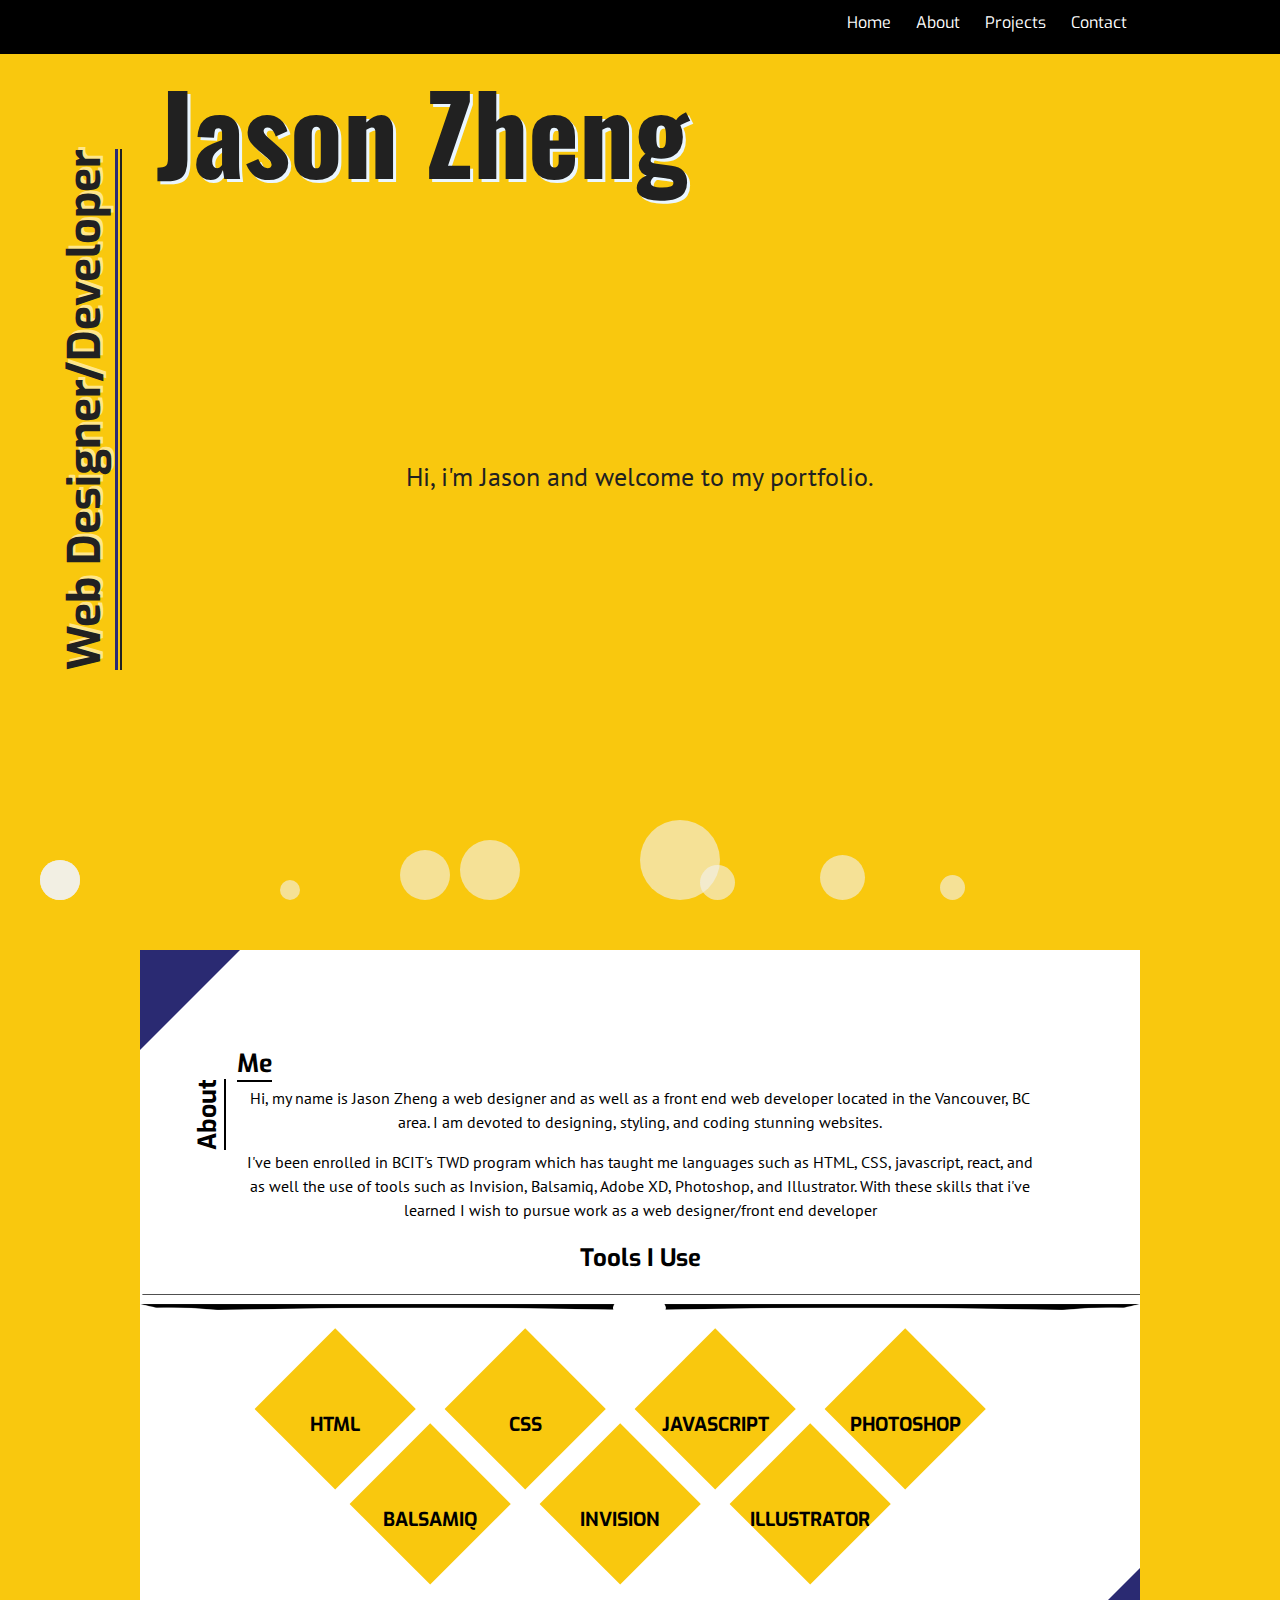
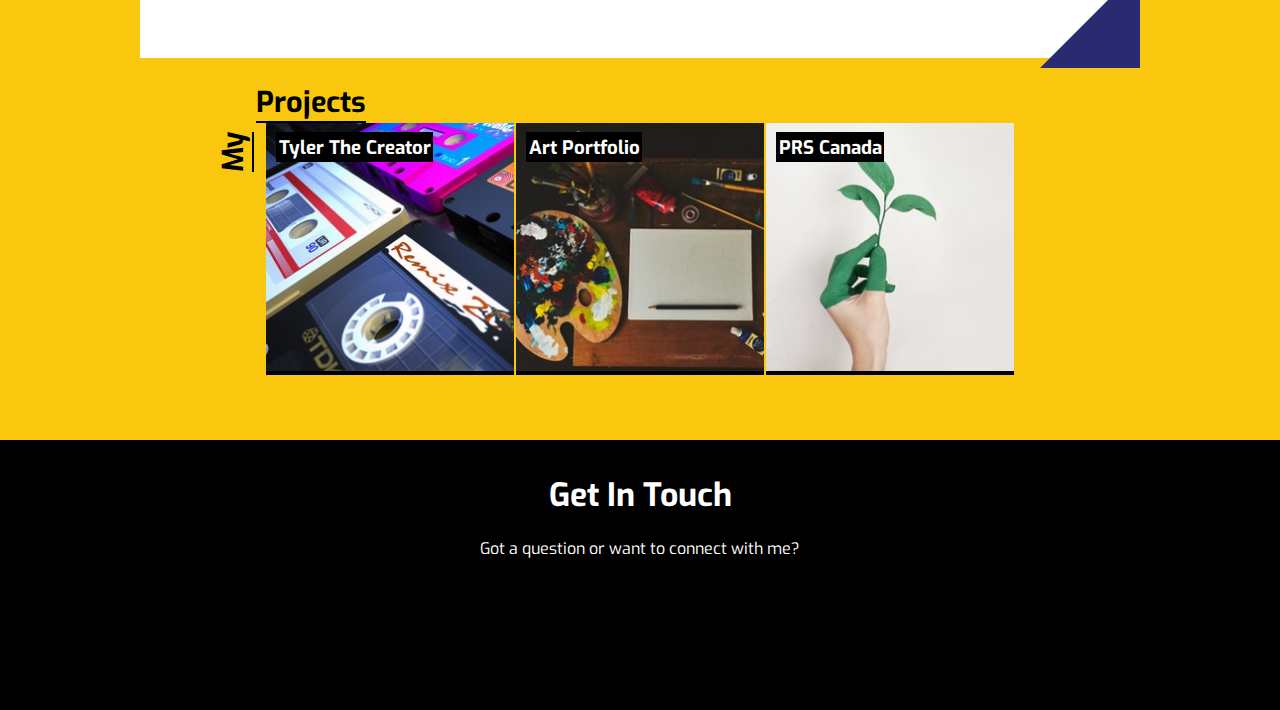
==== commit ee110d15: "1" ====
--- a/index.html
+++ b/index.html
@@ -22,7 +22,7 @@
 			<nav class="header-nav">
 				<div class="header-color">
 					<ul>
-						<li style="float:left"><a href="index.html"><img class="logo-img" src="./images/logo_transparent.png" alt=""></a></li>
+						<li style="float:left"><a href="index.html"><img class="logo-img" src="./images/logos.png" alt=""></a></li>
 						<li class="nav-hover"><a href=#contact>Contact</a></li>
 						<li class="nav-hover"><a href=#project>Projects</a></li>
 						<li class="nav-hover"><a href=#about-me>About</a></li>
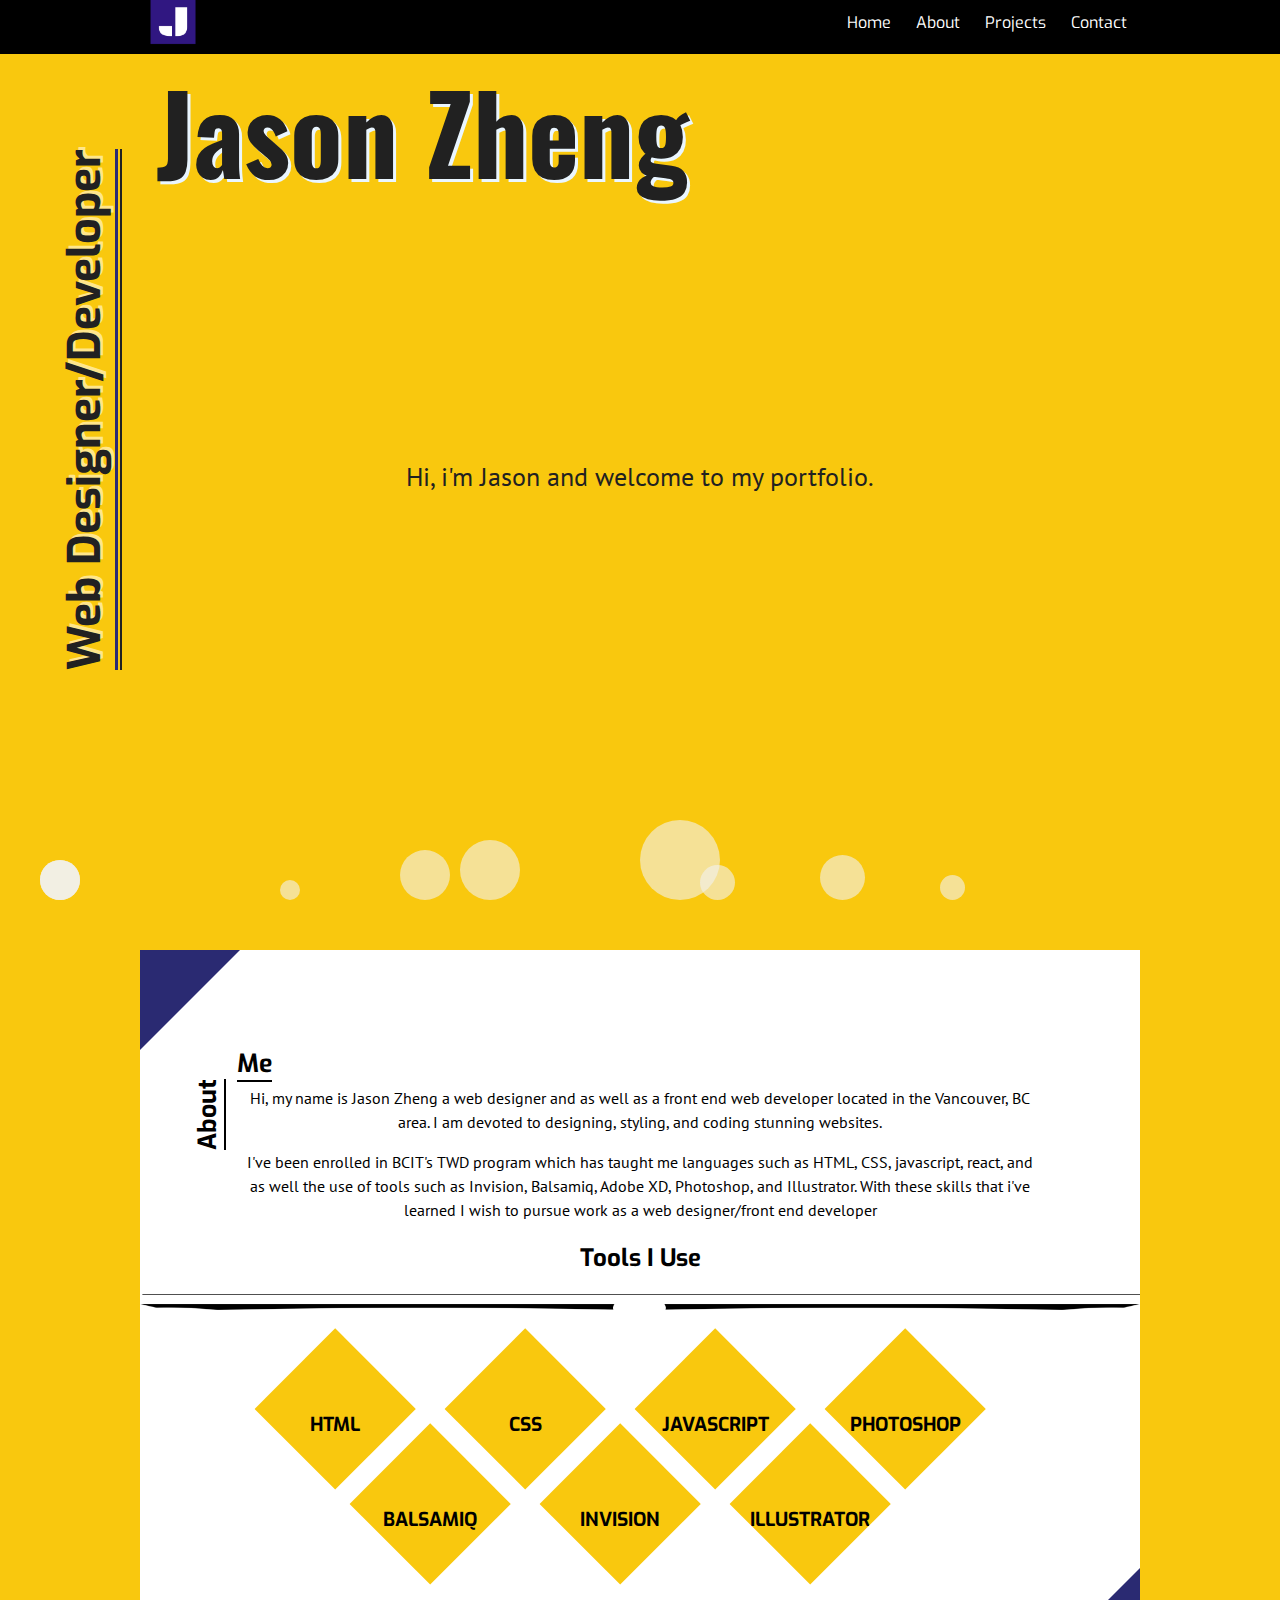
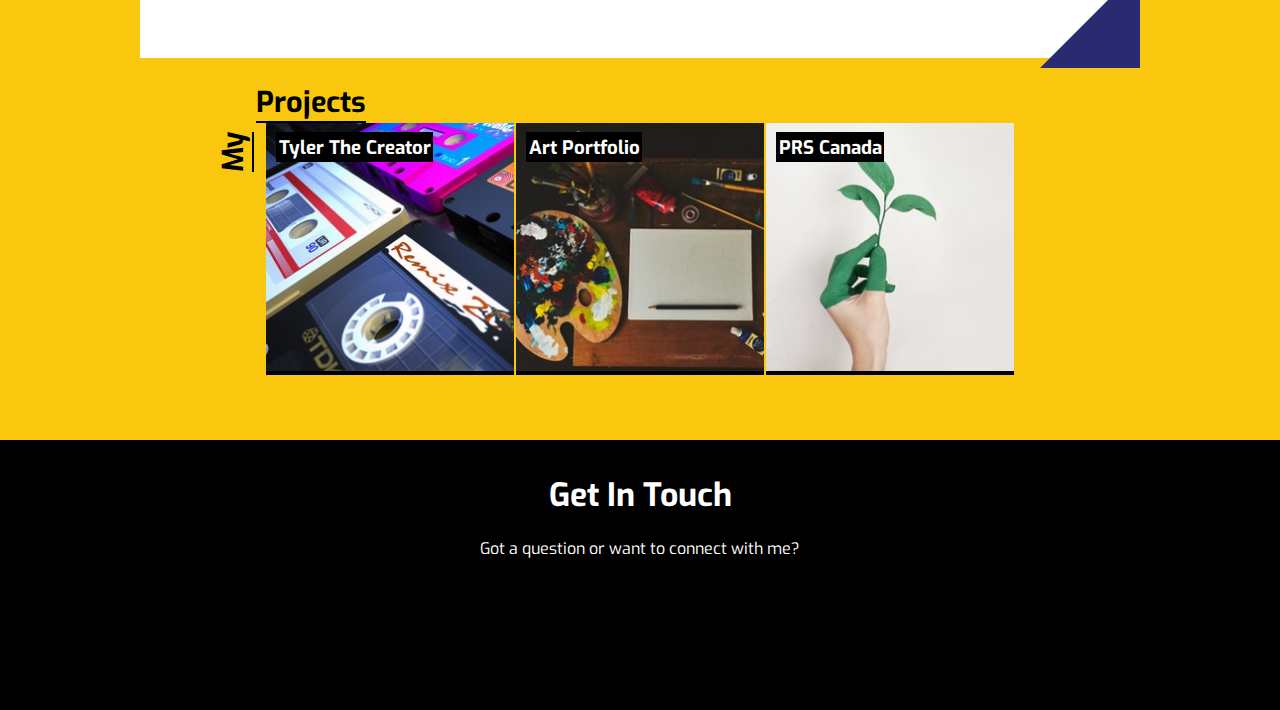
==== commit 9f8ba2df: "1" ====
--- a/index.html
+++ b/index.html
@@ -22,7 +22,7 @@
 			<nav class="header-nav">
 				<div class="header-color">
 					<ul>
-						<li style="float:left"><a href="index.html"><img class="logo-img" src="./images/logos.png" alt=""></a></li>
+						<li style="float:left"><a href="index.html"><img class="logo-img" src="./images/logo_transparents.png" alt=""></a></li>
 						<li class="nav-hover"><a href=#contact>Contact</a></li>
 						<li class="nav-hover"><a href=#project>Projects</a></li>
 						<li class="nav-hover"><a href=#about-me>About</a></li>
